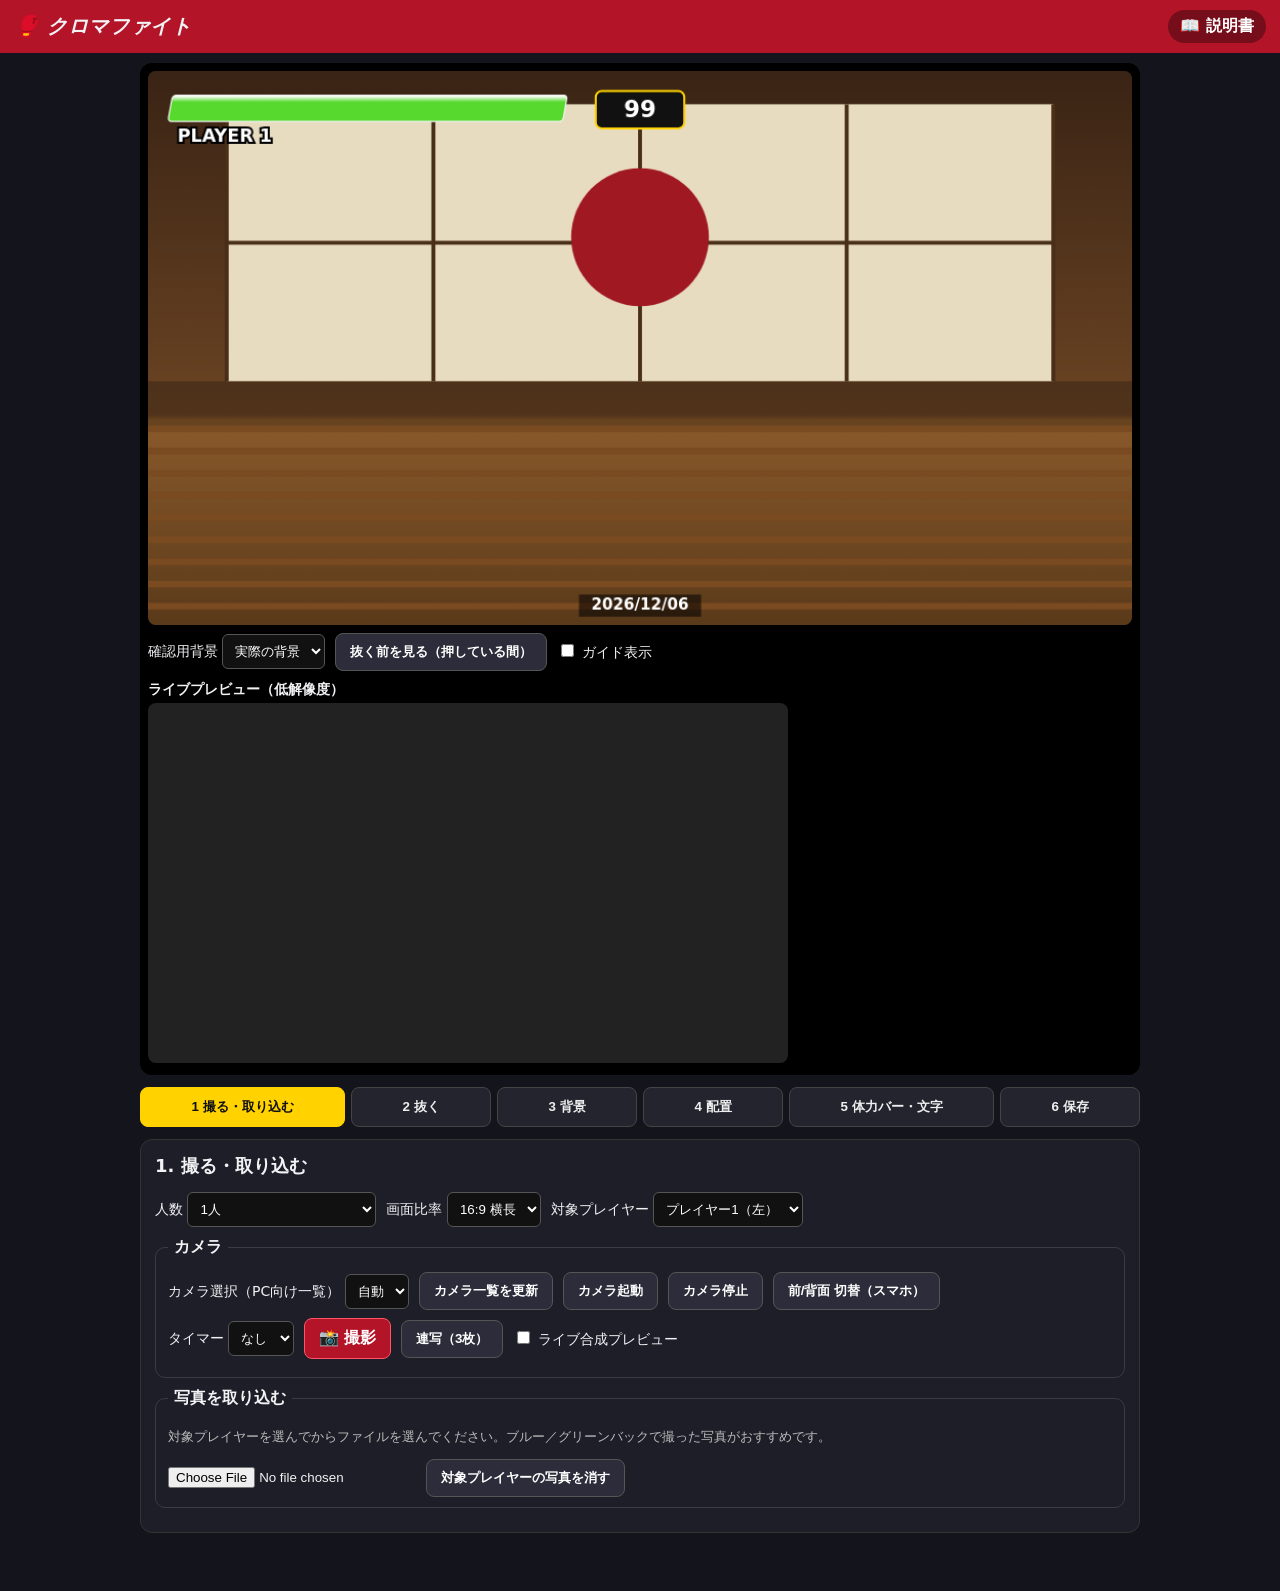
==== index.html @ 53c2f420 "クロマファイト v1.0.0（説明書付き）" ====
<!DOCTYPE html>
<html lang="ja">
<head>
<meta charset="UTF-8">
<meta name="viewport" content="width=device-width, initial-scale=1, viewport-fit=cover">
<title>クロマファイト</title>
<meta name="description" content="クロマキー合成で格闘ゲーム風の写真が撮れるWebアプリ。すべての処理は端末内で行います。">
<link rel="manifest" href="manifest.json">
<meta name="theme-color" content="#b41428">
<link rel="icon" href="icon-192.png">
<link rel="stylesheet" href="style.css">
</head>
<body>
<header class="app-header">
  <h1>🥊 クロマファイト</h1>
  <a class="manual-link" href="manual.html">📖 説明書</a>
</header>

<main id="appMain">
  <!-- Preview -->
  <section class="preview-wrap">
    <canvas id="mainCanvas" width="960" height="540"></canvas>
    <div id="countdown" class="countdown hidden"></div>
    <div class="preview-tools">
      <label>確認用背景
        <select id="checkBg">
          <option value="actual">実際の背景</option>
          <option value="white">白</option>
          <option value="black">黒</option>
          <option value="gray">グレー</option>
          <option value="checker">チェッカー</option>
        </select>
      </label>
      <button id="beforeAfterBtn" type="button">抜く前を見る（押している間）</button>
      <label><input type="checkbox" id="guideToggle"> ガイド表示</label>
    </div>
    <div class="live-wrap">
      <h3>ライブプレビュー（低解像度）</h3>
      <canvas id="liveCanvas" width="640" height="360"></canvas>
      <video id="cameraVideo" playsinline muted class="hidden-video"></video>
    </div>
  </section>

  <!-- Step navigation -->
  <nav class="steps-nav" id="stepsNav">
    <button data-step="1" class="active" type="button">1 撮る・取り込む</button>
    <button data-step="2" type="button">2 抜く</button>
    <button data-step="3" type="button">3 背景</button>
    <button data-step="4" type="button">4 配置</button>
    <button data-step="5" type="button">5 体力バー・文字</button>
    <button data-step="6" type="button">6 保存</button>
  </nav>

  <!-- STEP 1 -->
  <section class="step-panel" data-panel="1">
    <h2>1. 撮る・取り込む</h2>
    <div class="row">
      <label>人数
        <select id="playerMode">
          <option value="1">1人</option>
          <option value="2-single">2人（一緒に1枚）</option>
          <option value="2-separate">2人（別々に撮って合成）</option>
        </select>
      </label>
      <label>画面比率
        <select id="aspect">
          <option value="16:9">16:9 横長</option>
          <option value="4:3">4:3</option>
          <option value="9:16">9:16 縦長</option>
        </select>
      </label>
      <label>対象プレイヤー
        <select id="activePlayer">
          <option value="p1">プレイヤー1（左）</option>
          <option value="p2">プレイヤー2（右）</option>
        </select>
      </label>
    </div>
    <fieldset>
      <legend>カメラ</legend>
      <div class="row">
        <label>カメラ選択（PC向け一覧）
          <select id="cameraSelect"><option value="">自動</option></select>
        </label>
        <button id="refreshCameras" type="button">カメラ一覧を更新</button>
        <button id="startCamera" type="button">カメラ起動</button>
        <button id="stopCamera" type="button">カメラ停止</button>
        <button id="switchCamera" type="button">前/背面 切替（スマホ）</button>
      </div>
      <div class="row">
        <label>タイマー
          <select id="timerSec"><option value="0">なし</option><option value="3">3秒</option><option value="5">5秒</option><option value="10">10秒</option></select>
        </label>
        <button id="shootBtn" type="button" class="primary">📸 撮影</button>
        <button id="burstBtn" type="button">連写（3枚）</button>
        <label><input type="checkbox" id="liveToggle"> ライブ合成プレビュー</label>
      </div>
      <div id="burstThumbs" class="thumbs"></div>
    </fieldset>
    <fieldset>
      <legend>写真を取り込む</legend>
      <p class="hint">対象プレイヤーを選んでからファイルを選んでください。ブルー／グリーンバックで撮った写真がおすすめです。</p>
      <input type="file" id="importFile" accept="image/*">
      <button id="clearPlayer" type="button">対象プレイヤーの写真を消す</button>
    </fieldset>
  </section>

  <!-- STEP 2 -->
  <section class="step-panel hidden" data-panel="2">
    <h2>2. 抜く（クロマキー）</h2>
    <p class="hint">設定はプレイヤーごとに保存されます。対象プレイヤー：<strong id="keyTargetLabel">プレイヤー1</strong></p>
    <div class="row">
      <button class="key-preset" data-color="#0057ff" type="button">ブルー</button>
      <button class="key-preset" data-color="#00b140" type="button">グリーン</button>
      <label>キー色 <input type="color" id="keyColor" value="#00b140"></label>
      <button id="eyedropperBtn" type="button">スポイト（ONにして写真をタップ）</button>
    </div>
    <canvas id="sourceCanvas" width="480" height="270" class="source-canvas"></canvas>
    <p class="hint">スポイトONのとき上の元写真をタップすると、その色をキー色にします。</p>
    <label class="slider">抜く強さ（しきい値） <span id="thresholdVal"></span>
      <input type="range" id="threshold" min="0" max="100" value="38">
    </label>
    <label class="slider">境界のなめらかさ（フェザー） <span id="featherVal"></span>
      <input type="range" id="feather" min="0" max="100" value="28">
    </label>
    <label class="slider">色かぶり除去（スピル） <span id="spillVal"></span>
      <input type="range" id="spill" min="0" max="100" value="50">
    </label>
    <button id="reprocessBtn" type="button" class="primary">抜き直す</button>
    <div class="tips">
      <strong>きれいに抜くコツ：</strong> 背景にシワを作らない／人物は背景から離れる／均等な光を当てる／キー色と同系色の服・小物は避ける。
    </div>
  </section>

  <!-- STEP 3 -->
  <section class="step-panel hidden" data-panel="3">
    <h2>3. 背景</h2>
    <div id="bgList" class="bg-list"></div>
    <fieldset>
      <legend>自分の背景を追加（端末内のみ保存）</legend>
      <input type="file" id="bgFile" accept="image/*">
      <div id="customBgList" class="bg-list"></div>
    </fieldset>
  </section>

  <!-- STEP 4 -->
  <section class="step-panel hidden" data-panel="4">
    <h2>4. 配置</h2>
    <p class="hint">プレビュー画面で人物をドラッグして移動、ピンチで拡大縮小できます。対象プレイヤーを選んでスライダーでも調整できます。</p>
    <label class="slider">大きさ <span id="scaleVal"></span>
      <input type="range" id="scaleRange" min="20" max="250" value="90">
    </label>
    <label class="slider">左右位置 <span id="xVal"></span>
      <input type="range" id="xRange" min="0" max="100" value="50">
    </label>
    <label class="slider">上下位置 <span id="yVal"></span>
      <input type="range" id="yRange" min="0" max="100" value="58">
    </label>
    <div class="row">
      <button id="flipBtn" type="button">左右反転</button>
      <label><input type="checkbox" id="lockToggle"> レイヤーをロック</label>
      <button id="resetLayoutBtn" type="button">配置リセット</button>
    </div>
  </section>

  <!-- STEP 5 -->
  <section class="step-panel hidden" data-panel="5">
    <h2>5. 体力バー・文字</h2>
    <div class="row">
      <label>体力バーのスタイル
        <select id="hudStyle">
          <option value="classic">クラシック（斜め・グラデーション）</option>
          <option value="simple">シンプル（角丸）</option>
          <option value="neon">ネオン</option>
        </select>
      </label>
      <label>タイマー（手動） <input type="number" id="timerValue" min="0" max="99" value="99" class="small-num"></label>
      <label><input type="checkbox" id="koToggle"> K.O.表示</label>
    </div>
    <fieldset><legend>プレイヤー1</legend>
      <div class="row">
        <label>名前 <input type="text" id="p1Name" value="PLAYER 1" maxlength="16"></label>
        <label class="slider grow">体力 <span id="p1HealthVal"></span><input type="range" id="p1Health" min="0" max="100" value="100"></label>
      </div>
    </fieldset>
    <fieldset><legend>プレイヤー2</legend>
      <div class="row">
        <label>名前 <input type="text" id="p2Name" value="PLAYER 2" maxlength="16"></label>
        <label class="slider grow">体力 <span id="p2HealthVal"></span><input type="range" id="p2Health" min="0" max="100" value="100"></label>
      </div>
    </fieldset>
    <div class="row">
      <label>文字演出
        <select id="textEffect">
          <option value="none">なし</option>
          <option value="FIGHT!">FIGHT!</option>
          <option value="K.O.">K.O.</option>
          <option value="VS">VS</option>
          <option value="ROUND 1">ROUND 1</option>
        </select>
      </label>
      <label>イベント名 <input type="text" id="eventName" placeholder="例：文化祭 2026" maxlength="40"></label>
      <label><input type="checkbox" id="showDate" checked> 日付を入れる</label>
    </div>
  </section>

  <!-- STEP 6 -->
  <section class="step-panel hidden" data-panel="6">
    <h2>6. 保存</h2>
    <div class="row">
      <label>解像度
        <select id="outRes">
          <option value="high">高画質（元写真基準）</option>
          <option value="light">軽量（長辺1280px）</option>
        </select>
      </label>
    </div>
    <div class="row">
      <button id="dlComposite" type="button" class="primary">合成写真をダウンロード（JPEG）</button>
      <button id="dlOriginal" type="button">元写真をダウンロード</button>
      <button id="dlCutout" type="button">抜き画像をダウンロード（PNG）</button>
      <button id="printBtn" type="button">🖨 印刷</button>
    </div>
    <fieldset>
      <legend>設定の書き出し／読み込み</legend>
      <div class="row">
        <button id="exportSettings" type="button">設定を書き出す（JSON）</button>
        <label class="file-label">設定を読み込む <input type="file" id="importSettings" accept="application/json"></label>
      </div>
      <p class="hint">書き出しは設定のみです（画像は含まれません）。追加した背景画像はこの端末のIndexedDBに保存されています。</p>
    </fieldset>
  </section>

  <p id="status" class="status"></p>
</main>

<div id="printArea"><img id="printImg" alt="合成写真（印刷用）"></div>

<script src="app.js"></script>
<script>
if ('serviceWorker' in navigator) {
  window.addEventListener('load', function(){ navigator.serviceWorker.register('service-worker.js').catch(function(){}); });
}
</script>
</body>
</html>
---- style.css ----
*{box-sizing:border-box}
body{margin:0;font-family:system-ui,-apple-system,"Hiragino Kaku Gothic ProN","Noto Sans JP",sans-serif;background:#14141c;color:#f2f2f5}
.app-header{display:flex;justify-content:space-between;align-items:center;padding:10px 14px;background:#b41428}
.app-header h1{font-size:20px;margin:0;font-style:italic;letter-spacing:.03em}
.manual-link{color:#fff;background:rgba(0,0,0,.35);padding:6px 12px;border-radius:999px;text-decoration:none;font-weight:700}
main{max-width:1020px;margin:0 auto;padding:10px}
.preview-wrap{position:relative;background:#000;border-radius:12px;padding:8px}
#mainCanvas{width:100%;height:auto;display:block;background:#222;border-radius:8px;touch-action:none}
.countdown{position:absolute;inset:0;display:flex;align-items:center;justify-content:center;font-size:110px;font-weight:900;font-style:italic;color:#ffd200;text-shadow:4px 4px 0 #000;pointer-events:none}
.hidden{display:none!important}
.hidden-video{width:1px;height:1px;opacity:0;position:absolute}
.preview-tools{display:flex;flex-wrap:wrap;gap:10px;align-items:center;margin-top:8px;font-size:14px}
.live-wrap{margin-top:10px}
.live-wrap h3{font-size:14px;margin:4px 0}
#liveCanvas{width:100%;max-width:640px;height:auto;background:#222;border-radius:8px}
.steps-nav{display:flex;flex-wrap:wrap;gap:6px;margin:12px 0}
.steps-nav button{flex:1 1 auto;padding:10px 6px;border-radius:8px;border:1px solid #444;background:#24242f;color:#eee;font-weight:700;cursor:pointer}
.steps-nav button.active{background:#ffd200;color:#111;border-color:#ffd200}
.step-panel{background:#1e1e28;border:1px solid #333;border-radius:12px;padding:14px;margin-bottom:14px}
.step-panel h2{margin-top:0;font-size:18px}
.row{display:flex;flex-wrap:wrap;gap:10px;align-items:center;margin:8px 0}
label{font-size:14px}
select,input[type=text],input[type=number]{padding:8px;border-radius:6px;border:1px solid #555;background:#111;color:#fff}
input[type=color]{width:52px;height:36px;border:none;background:none}
button{padding:9px 14px;border-radius:8px;border:1px solid #555;background:#2c2c3a;color:#fff;cursor:pointer;font-weight:600}
button.primary{background:#b41428;border-color:#ff5468;font-size:16px}
fieldset{border:1px solid #3a3a48;border-radius:10px;margin:10px 0}
legend{font-weight:700;padding:0 6px}
.slider{display:block;margin:10px 0;font-size:14px}
.slider input[type=range]{width:100%}
.slider.grow{flex:1;min-width:200px}
.hint{font-size:13px;color:#bbb}
.tips{background:#2a2a18;border:1px solid #6b6b2a;border-radius:8px;padding:10px;font-size:13px}
.source-canvas{width:100%;max-width:480px;height:auto;background:#222;border-radius:8px;cursor:crosshair}
.bg-list{display:flex;flex-wrap:wrap;gap:10px}
.bg-item{width:150px;cursor:pointer;border:3px solid transparent;border-radius:8px;overflow:hidden;background:#000;text-align:center}
.bg-item.selected{border-color:#ffd200}
.bg-item canvas,.bg-item img{width:100%;height:84px;object-fit:cover;display:block}
.bg-item span{font-size:12px;display:block;padding:4px}
.thumbs{display:flex;gap:8px;flex-wrap:wrap;margin-top:8px}
.thumbs img{width:110px;height:auto;border:3px solid transparent;border-radius:6px;cursor:pointer}
.thumbs img:hover{border-color:#ffd200}
.small-num{width:70px}
.status{min-height:20px;color:#ffd200;font-size:14px}
.file-label{cursor:pointer}
#printArea{display:none}
@media print{
  body>*{display:none!important}
  #printArea{display:block!important}
  #printArea img{width:100%}
}
@media (max-width:600px){.app-header h1{font-size:17px}.countdown{font-size:72px}}
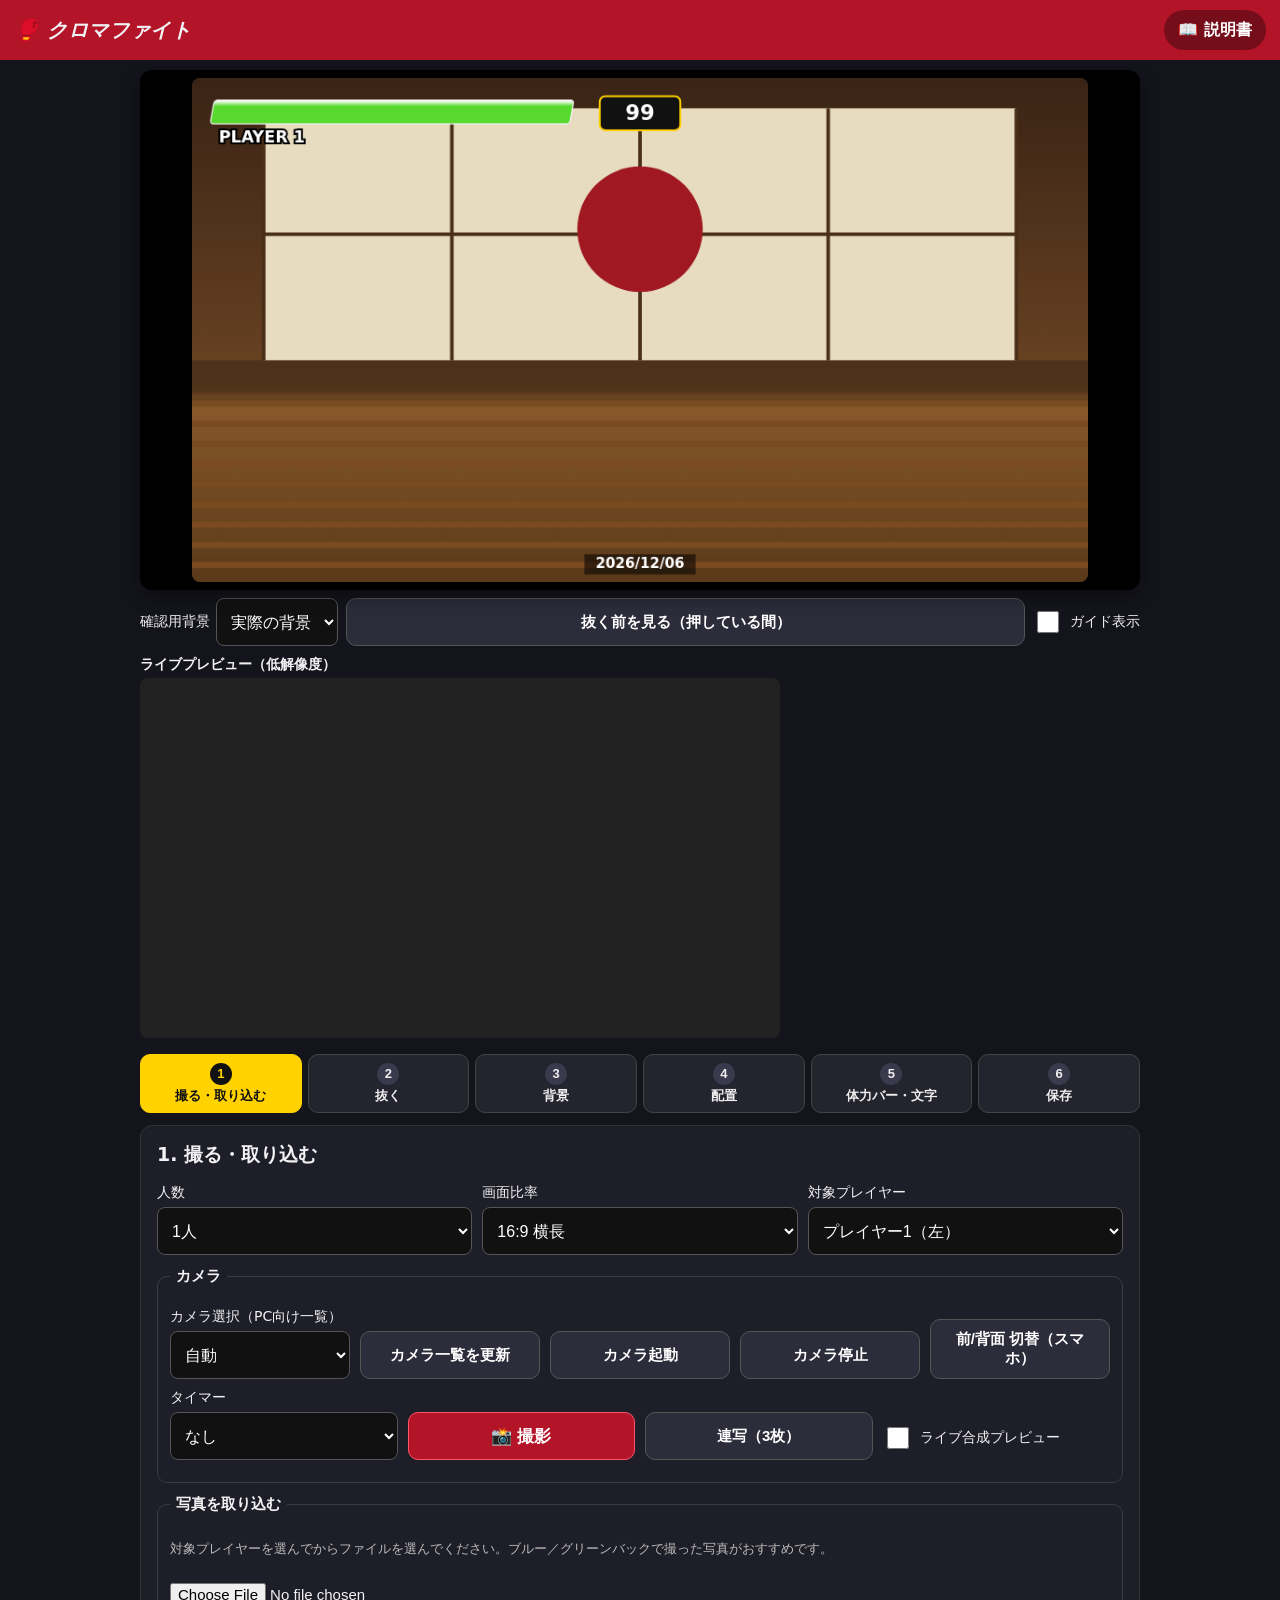
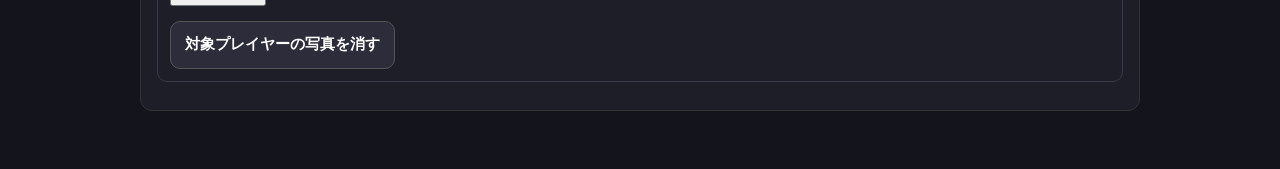
==== commit 367c9e73: "v1.1.0 スマホ向けレイアウト再設計" ====
--- a/index.html
+++ b/index.html
@@ -21,34 +21,34 @@
   <section class="preview-wrap">
     <canvas id="mainCanvas" width="960" height="540"></canvas>
     <div id="countdown" class="countdown hidden"></div>
-    <div class="preview-tools">
-      <label>確認用背景
-        <select id="checkBg">
-          <option value="actual">実際の背景</option>
-          <option value="white">白</option>
-          <option value="black">黒</option>
-          <option value="gray">グレー</option>
-          <option value="checker">チェッカー</option>
-        </select>
-      </label>
-      <button id="beforeAfterBtn" type="button">抜く前を見る（押している間）</button>
-      <label><input type="checkbox" id="guideToggle"> ガイド表示</label>
-    </div>
-    <div class="live-wrap">
-      <h3>ライブプレビュー（低解像度）</h3>
-      <canvas id="liveCanvas" width="640" height="360"></canvas>
-      <video id="cameraVideo" playsinline muted class="hidden-video"></video>
-    </div>
-  </section>
+  </section>
+  <div class="preview-tools">
+    <label>確認用背景
+      <select id="checkBg">
+        <option value="actual">実際の背景</option>
+        <option value="white">白</option>
+        <option value="black">黒</option>
+        <option value="gray">グレー</option>
+        <option value="checker">チェッカー</option>
+      </select>
+    </label>
+    <button id="beforeAfterBtn" type="button">抜く前を見る（押している間）</button>
+    <label class="check-label"><input type="checkbox" id="guideToggle"> ガイド表示</label>
+  </div>
+  <div class="live-wrap">
+    <h3>ライブプレビュー（低解像度）</h3>
+    <canvas id="liveCanvas" width="640" height="360"></canvas>
+    <video id="cameraVideo" playsinline muted class="hidden-video"></video>
+  </div>
 
   <!-- Step navigation -->
   <nav class="steps-nav" id="stepsNav">
-    <button data-step="1" class="active" type="button">1 撮る・取り込む</button>
-    <button data-step="2" type="button">2 抜く</button>
-    <button data-step="3" type="button">3 背景</button>
-    <button data-step="4" type="button">4 配置</button>
-    <button data-step="5" type="button">5 体力バー・文字</button>
-    <button data-step="6" type="button">6 保存</button>
+    <button data-step="1" class="active" type="button"><span class="s-num">1</span><span class="s-name">撮る・取り込む</span></button>
+    <button data-step="2" type="button"><span class="s-num">2</span><span class="s-name">抜く</span></button>
+    <button data-step="3" type="button"><span class="s-num">3</span><span class="s-name">背景</span></button>
+    <button data-step="4" type="button"><span class="s-num">4</span><span class="s-name">配置</span></button>
+    <button data-step="5" type="button"><span class="s-num">5</span><span class="s-name">体力バー・文字</span></button>
+    <button data-step="6" type="button"><span class="s-num">6</span><span class="s-name">保存</span></button>
   </nav>
 
   <!-- STEP 1 -->
@@ -233,6 +233,12 @@
 
   <p id="status" class="status"></p>
 </main>
+
+<div class="step-bar" id="stepBar">
+  <button id="prevStepBtn" type="button">← 前へ</button>
+  <span id="stepBarLabel">1 / 6</span>
+  <button id="nextStepBtn" type="button" class="primary">次へ →</button>
+</div>
 
 <div id="printArea"><img id="printImg" alt="合成写真（印刷用）"></div>
 
--- a/style.css
+++ b/style.css
@@ -1,36 +1,56 @@
 *{box-sizing:border-box}
-body{margin:0;font-family:system-ui,-apple-system,"Hiragino Kaku Gothic ProN","Noto Sans JP",sans-serif;background:#14141c;color:#f2f2f5}
-.app-header{display:flex;justify-content:space-between;align-items:center;padding:10px 14px;background:#b41428}
+body{margin:0;font-family:system-ui,-apple-system,"Hiragino Kaku Gothic ProN","Noto Sans JP",sans-serif;background:#14141c;color:#f2f2f5;-webkit-text-size-adjust:100%}
+.app-header{display:flex;justify-content:space-between;align-items:center;padding:10px 14px;background:#b41428;position:sticky;top:0;z-index:50}
 .app-header h1{font-size:20px;margin:0;font-style:italic;letter-spacing:.03em}
-.manual-link{color:#fff;background:rgba(0,0,0,.35);padding:6px 12px;border-radius:999px;text-decoration:none;font-weight:700}
+.manual-link{color:#fff;background:rgba(0,0,0,.35);padding:9px 14px;border-radius:999px;text-decoration:none;font-weight:700;min-height:40px;display:inline-flex;align-items:center}
 main{max-width:1020px;margin:0 auto;padding:10px}
-.preview-wrap{position:relative;background:#000;border-radius:12px;padding:8px}
-#mainCanvas{width:100%;height:auto;display:block;background:#222;border-radius:8px;touch-action:none}
+
+/* Preview (sticky so adjustments stay visible) */
+.preview-wrap{position:sticky;top:52px;z-index:40;background:#000;border-radius:12px;padding:8px;box-shadow:0 6px 18px rgba(0,0,0,.45)}
+#mainCanvas{width:auto;max-width:100%;height:auto;max-height:56vh;display:block;margin:0 auto;background:#222;border-radius:8px;touch-action:none}
 .countdown{position:absolute;inset:0;display:flex;align-items:center;justify-content:center;font-size:110px;font-weight:900;font-style:italic;color:#ffd200;text-shadow:4px 4px 0 #000;pointer-events:none}
 .hidden{display:none!important}
 .hidden-video{width:1px;height:1px;opacity:0;position:absolute}
-.preview-tools{display:flex;flex-wrap:wrap;gap:10px;align-items:center;margin-top:8px;font-size:14px}
+.preview-tools{display:flex;flex-wrap:wrap;gap:8px;align-items:stretch;margin-top:8px;font-size:14px}
+.preview-tools label{display:flex;align-items:center;gap:6px}
+.preview-tools select{width:auto}
+.preview-tools button{flex:1 1 auto}
 .live-wrap{margin-top:10px}
 .live-wrap h3{font-size:14px;margin:4px 0}
 #liveCanvas{width:100%;max-width:640px;height:auto;background:#222;border-radius:8px}
-.steps-nav{display:flex;flex-wrap:wrap;gap:6px;margin:12px 0}
-.steps-nav button{flex:1 1 auto;padding:10px 6px;border-radius:8px;border:1px solid #444;background:#24242f;color:#eee;font-weight:700;cursor:pointer}
+
+/* Step navigation */
+.steps-nav{display:grid;grid-template-columns:repeat(6,1fr);gap:6px;margin:12px 0}
+.steps-nav button{display:flex;flex-direction:column;align-items:center;justify-content:center;gap:3px;min-height:56px;padding:8px 4px;border-radius:10px;border:1px solid #444;background:#24242f;color:#eee;font-weight:700;cursor:pointer;font-size:13px;line-height:1.25}
+.steps-nav .s-num{display:inline-flex;align-items:center;justify-content:center;width:22px;height:22px;border-radius:50%;background:#3a3a4c;font-size:13px}
 .steps-nav button.active{background:#ffd200;color:#111;border-color:#ffd200}
-.step-panel{background:#1e1e28;border:1px solid #333;border-radius:12px;padding:14px;margin-bottom:14px}
-.step-panel h2{margin-top:0;font-size:18px}
-.row{display:flex;flex-wrap:wrap;gap:10px;align-items:center;margin:8px 0}
+.steps-nav button.active .s-num{background:#111;color:#ffd200}
+
+/* Panels and controls */
+.step-panel{background:#1e1e28;border:1px solid #333;border-radius:12px;padding:16px;margin-bottom:14px}
+.step-panel h2{margin-top:0;font-size:19px}
+.row{display:flex;flex-wrap:wrap;gap:10px;align-items:flex-end;margin:10px 0}
+.row>*{flex:1 1 150px}
+.row label{display:flex;flex-direction:column;gap:5px}
 label{font-size:14px}
-select,input[type=text],input[type=number]{padding:8px;border-radius:6px;border:1px solid #555;background:#111;color:#fff}
-input[type=color]{width:52px;height:36px;border:none;background:none}
-button{padding:9px 14px;border-radius:8px;border:1px solid #555;background:#2c2c3a;color:#fff;cursor:pointer;font-weight:600}
-button.primary{background:#b41428;border-color:#ff5468;font-size:16px}
-fieldset{border:1px solid #3a3a48;border-radius:10px;margin:10px 0}
-legend{font-weight:700;padding:0 6px}
-.slider{display:block;margin:10px 0;font-size:14px}
-.slider input[type=range]{width:100%}
+label:has(>input[type=checkbox]){flex-direction:row;align-items:center;gap:8px;min-height:44px;cursor:pointer}
+input[type=checkbox]{width:22px;height:22px;accent-color:#b41428;flex:none}
+select,input[type=text],input[type=number]{padding:10px;border-radius:8px;border:1px solid #555;background:#111;color:#fff;font-size:16px;min-height:48px;width:100%}
+input[type=color]{width:56px;height:48px;border:none;background:none;padding:0}
+button{padding:10px 14px;border-radius:10px;border:1px solid #555;background:#2c2c3a;color:#fff;cursor:pointer;font-weight:600;font-size:15px;min-height:48px}
+button.primary{background:#b41428;border-color:#ff5468;font-size:17px}
+button:disabled{opacity:.35;cursor:default}
+fieldset{border:1px solid #3a3a48;border-radius:10px;margin:12px 0;padding:12px}
+legend{font-weight:700;padding:0 6px;font-size:15px}
+.slider{display:block;margin:14px 0;font-size:15px}
+.slider input[type=range]{width:100%;height:40px;margin:2px 0 0;padding:0;background:transparent;-webkit-appearance:none;appearance:none}
+.slider input[type=range]::-webkit-slider-runnable-track{height:8px;border-radius:4px;background:#3a3a4c}
+.slider input[type=range]::-webkit-slider-thumb{-webkit-appearance:none;width:30px;height:30px;border-radius:50%;background:#ffd200;border:2px solid #111;margin-top:-11px}
+.slider input[type=range]::-moz-range-track{height:8px;border-radius:4px;background:#3a3a4c}
+.slider input[type=range]::-moz-range-thumb{width:28px;height:28px;border-radius:50%;background:#ffd200;border:2px solid #111}
 .slider.grow{flex:1;min-width:200px}
-.hint{font-size:13px;color:#bbb}
-.tips{background:#2a2a18;border:1px solid #6b6b2a;border-radius:8px;padding:10px;font-size:13px}
+.hint{font-size:13px;color:#bbb;line-height:1.6}
+.tips{background:#2a2a18;border:1px solid #6b6b2a;border-radius:8px;padding:10px;font-size:13px;line-height:1.6}
 .source-canvas{width:100%;max-width:480px;height:auto;background:#222;border-radius:8px;cursor:crosshair}
 .bg-list{display:flex;flex-wrap:wrap;gap:10px}
 .bg-item{width:150px;cursor:pointer;border:3px solid transparent;border-radius:8px;overflow:hidden;background:#000;text-align:center}
@@ -40,13 +60,43 @@
 .thumbs{display:flex;gap:8px;flex-wrap:wrap;margin-top:8px}
 .thumbs img{width:110px;height:auto;border:3px solid transparent;border-radius:6px;cursor:pointer}
 .thumbs img:hover{border-color:#ffd200}
-.small-num{width:70px}
+.small-num{width:80px}
 .status{min-height:20px;color:#ffd200;font-size:14px}
 .file-label{cursor:pointer}
+input[type=file]{font-size:15px;min-height:48px;padding:10px 0;width:100%}
+
+/* Bottom step bar (mobile) */
+.step-bar{display:none}
 #printArea{display:none}
 @media print{
   body>*{display:none!important}
   #printArea{display:block!important}
   #printArea img{width:100%}
 }
-@media (max-width:600px){.app-header h1{font-size:17px}.countdown{font-size:72px}}
+
+/* Smartphone layout */
+@media (max-width:860px){
+  .app-header{padding:8px 12px}
+  .app-header h1{font-size:17px}
+  main{padding:8px 8px 92px}
+  .preview-wrap{top:46px;padding:6px;border-radius:10px}
+  #mainCanvas{max-height:38vh}
+  .countdown{font-size:64px}
+  .preview-tools{display:grid;grid-template-columns:1fr 1fr;font-size:13px}
+  .preview-tools label:has(>select){grid-column:1/-1;justify-content:space-between}
+  .preview-tools select{min-height:44px}
+  .preview-tools .check-label{justify-content:flex-start}
+  .steps-nav{grid-template-columns:repeat(3,1fr);gap:6px;margin:10px 0}
+  .steps-nav button{min-height:54px;font-size:13px}
+  .step-panel{padding:12px}
+  .step-panel h2{font-size:17px}
+  .row{display:grid;grid-template-columns:1fr 1fr;gap:8px;align-items:stretch}
+  .row>*{flex:none;width:100%}
+  .row label:has(>input[type=checkbox]){flex-direction:row}
+  .bg-item{width:calc(50% - 5px)}
+  .bg-item canvas,.bg-item img{height:96px}
+  .thumbs img{width:calc(33.333% - 6px)}
+  .step-bar{display:flex;align-items:center;gap:10px;position:fixed;left:0;right:0;bottom:0;z-index:60;background:rgba(20,20,28,.96);border-top:1px solid #444;padding:10px 12px calc(10px + env(safe-area-inset-bottom))}
+  .step-bar button{flex:1;min-height:54px;font-size:16px}
+  .step-bar span{flex:none;min-width:64px;text-align:center;font-weight:700;font-size:14px;color:#ffd200}
+}
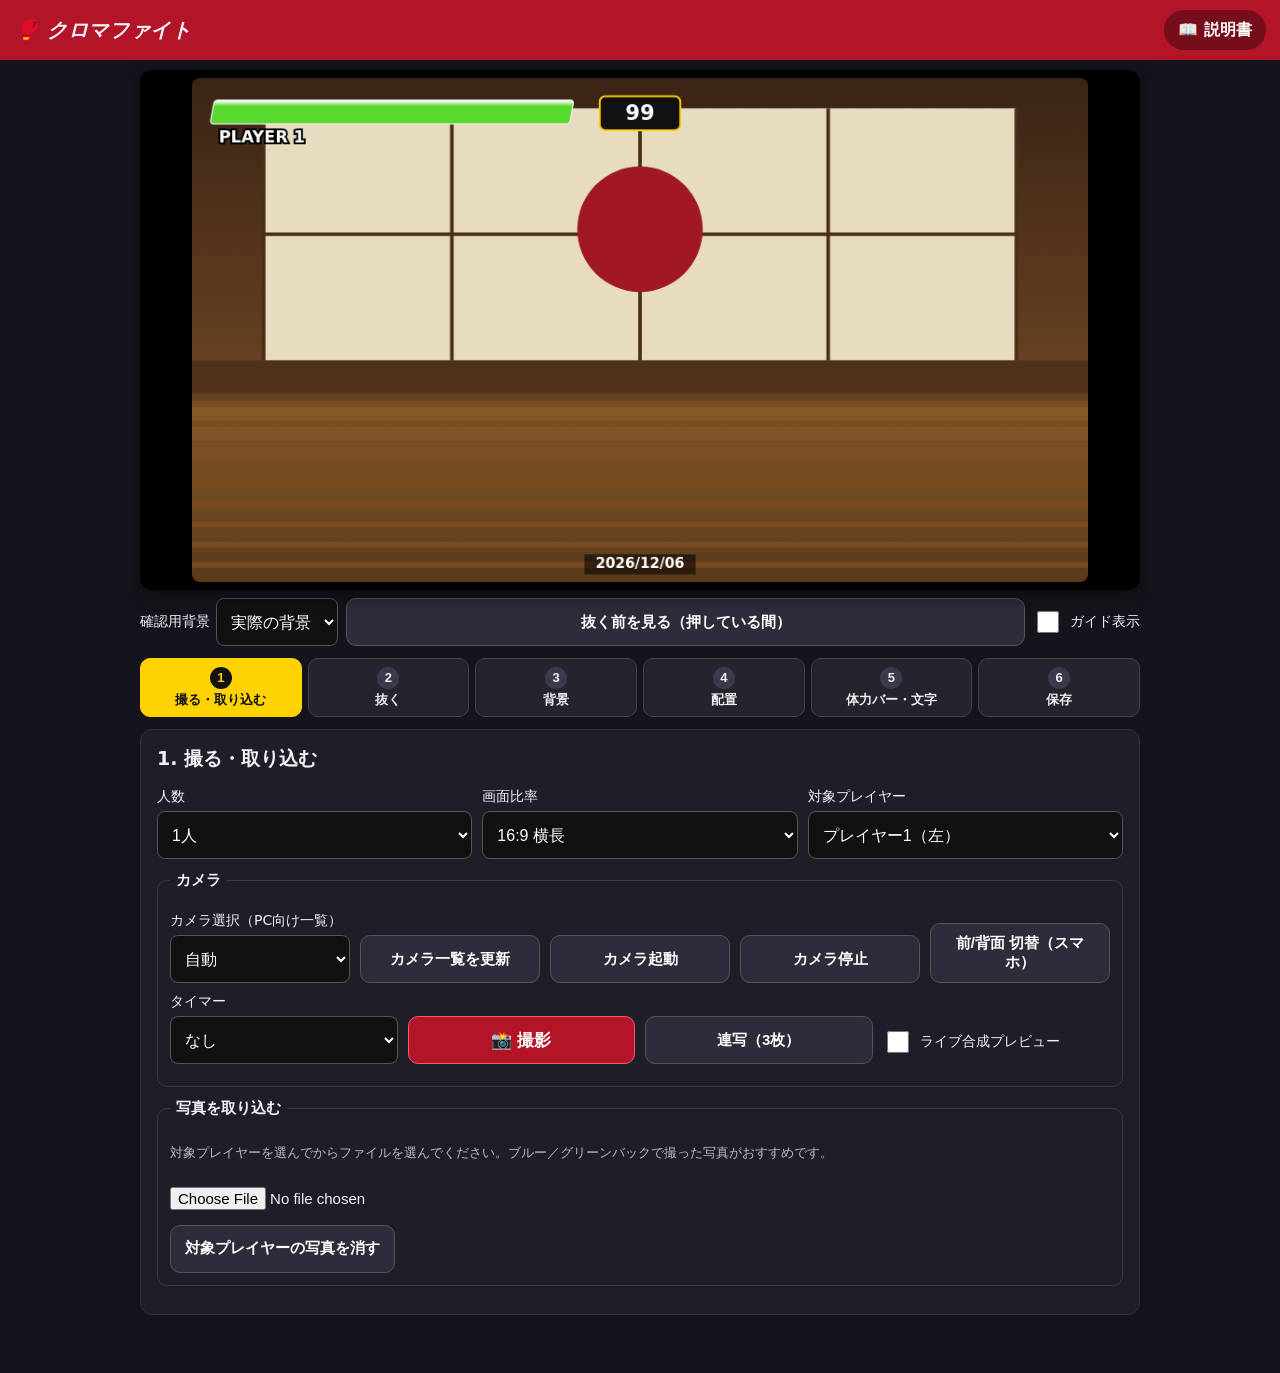
==== commit 9f5c2b96: "v1.1.1 ライブプレビューを上部の固定枠内に表示" ====
--- a/index.html
+++ b/index.html
@@ -20,6 +20,8 @@
   <!-- Preview -->
   <section class="preview-wrap">
     <canvas id="mainCanvas" width="960" height="540"></canvas>
+    <canvas id="liveCanvas" width="640" height="360" class="hidden"></canvas>
+    <div id="liveBadge" class="live-badge hidden">● LIVE 合成プレビュー</div>
     <div id="countdown" class="countdown hidden"></div>
   </section>
   <div class="preview-tools">
@@ -35,11 +37,7 @@
     <button id="beforeAfterBtn" type="button">抜く前を見る（押している間）</button>
     <label class="check-label"><input type="checkbox" id="guideToggle"> ガイド表示</label>
   </div>
-  <div class="live-wrap">
-    <h3>ライブプレビュー（低解像度）</h3>
-    <canvas id="liveCanvas" width="640" height="360"></canvas>
-    <video id="cameraVideo" playsinline muted class="hidden-video"></video>
-  </div>
+  <video id="cameraVideo" playsinline muted class="hidden-video"></video>
 
   <!-- Step navigation -->
   <nav class="steps-nav" id="stepsNav">
--- a/style.css
+++ b/style.css
@@ -15,9 +15,8 @@
 .preview-tools label{display:flex;align-items:center;gap:6px}
 .preview-tools select{width:auto}
 .preview-tools button{flex:1 1 auto}
-.live-wrap{margin-top:10px}
-.live-wrap h3{font-size:14px;margin:4px 0}
-#liveCanvas{width:100%;max-width:640px;height:auto;background:#222;border-radius:8px}
+#liveCanvas{width:auto;max-width:100%;height:auto;max-height:56vh;display:block;margin:0 auto;background:#222;border-radius:8px}
+.live-badge{position:absolute;top:14px;left:14px;background:rgba(180,20,40,.92);color:#fff;font-size:13px;font-weight:700;padding:5px 10px;border-radius:999px;pointer-events:none}
 
 /* Step navigation */
 .steps-nav{display:grid;grid-template-columns:repeat(6,1fr);gap:6px;margin:12px 0}
@@ -81,6 +80,7 @@
   main{padding:8px 8px 92px}
   .preview-wrap{top:46px;padding:6px;border-radius:10px}
   #mainCanvas{max-height:38vh}
+  #liveCanvas{max-height:38vh}
   .countdown{font-size:64px}
   .preview-tools{display:grid;grid-template-columns:1fr 1fr;font-size:13px}
   .preview-tools label:has(>select){grid-column:1/-1;justify-content:space-between}
